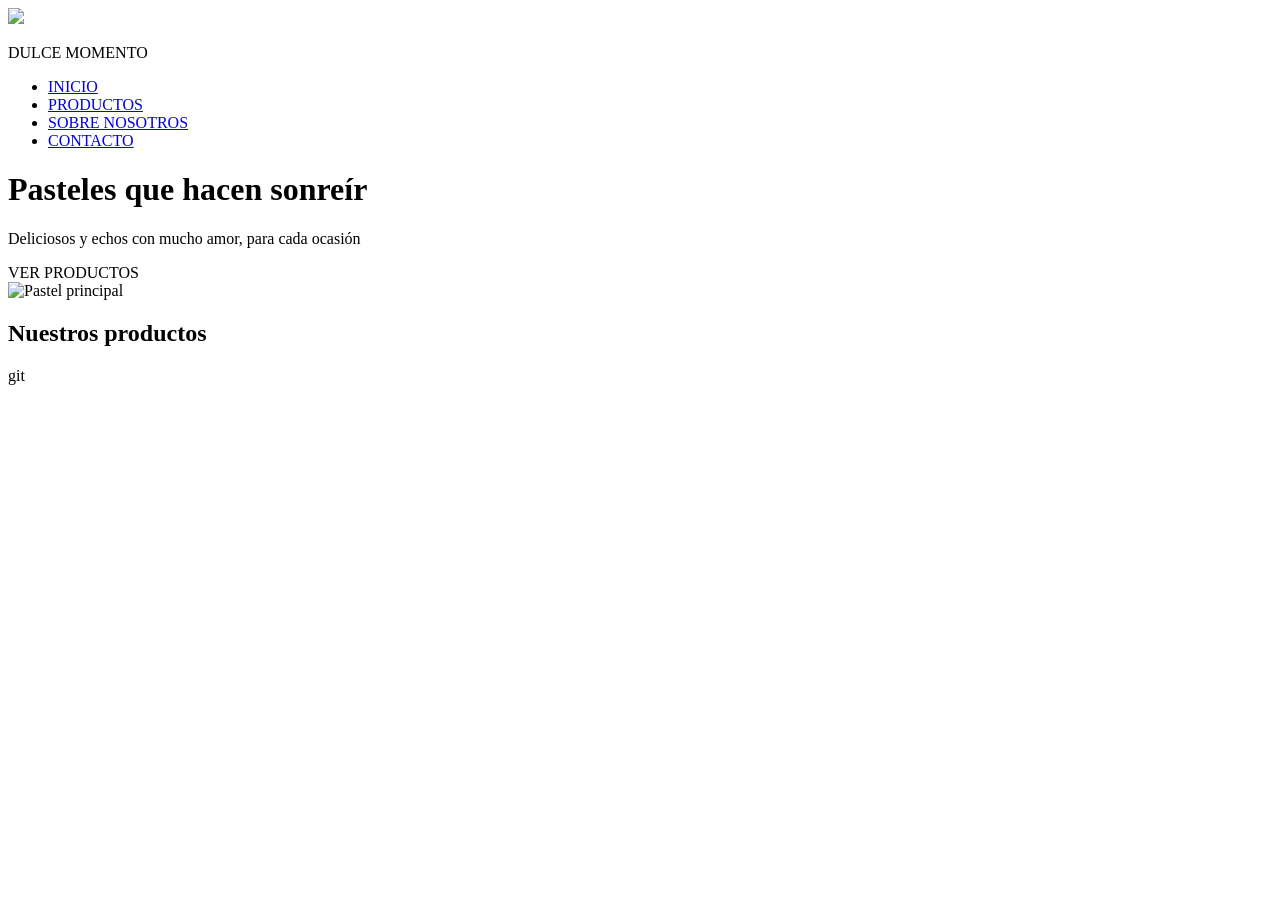
==== index.html @ ae1c81a8 "pagina de pasteles" ====
<!DOCTYPE html>
<html lang="es">
<head>
<meta charset="UTF-8">
<title>🎂 DULCE MOMENTO 🎂</title>
<link rel="stylesheet" href="css/estilos.css">
</head>
<body>

<header class="menu">
    <div class="logo-descripcion">
    <img class="logo-principal" src="img/logo.png">
    <p>DULCE MOMENTO </p>
    </div>
    <ul class="menu-principal">
    <li><a href="#">INICIO</a></li>
    <li><a href="#">PRODUCTOS</a></li>
    <li> <a href="#">SOBRE NOSOTROS  </a></li>
    <li><a href="#">CONTACTO </a></li>
    </ul>
</header>
<main class="contenido-principal">
    <div class="contenedor-imagen-principal">
        <div class="contenedor">
            <h1>Pasteles que hacen sonreír</h1>
            <p>Deliciosos y echos con mucho amor, para cada ocasión</p>
            <div class="botones">
                VER PRODUCTOS
            </div>
        </div>
        <div class="imagen-principal">
        <img src="img/pastel-principal.png" alt="Pastel principal">
        </div>
    </div>
    <section class="seccion-productos">
        <h1>Nuestros productos</h1>

    </section>
</main>



<script src="js/main.js"></script>
</body>
</html>git
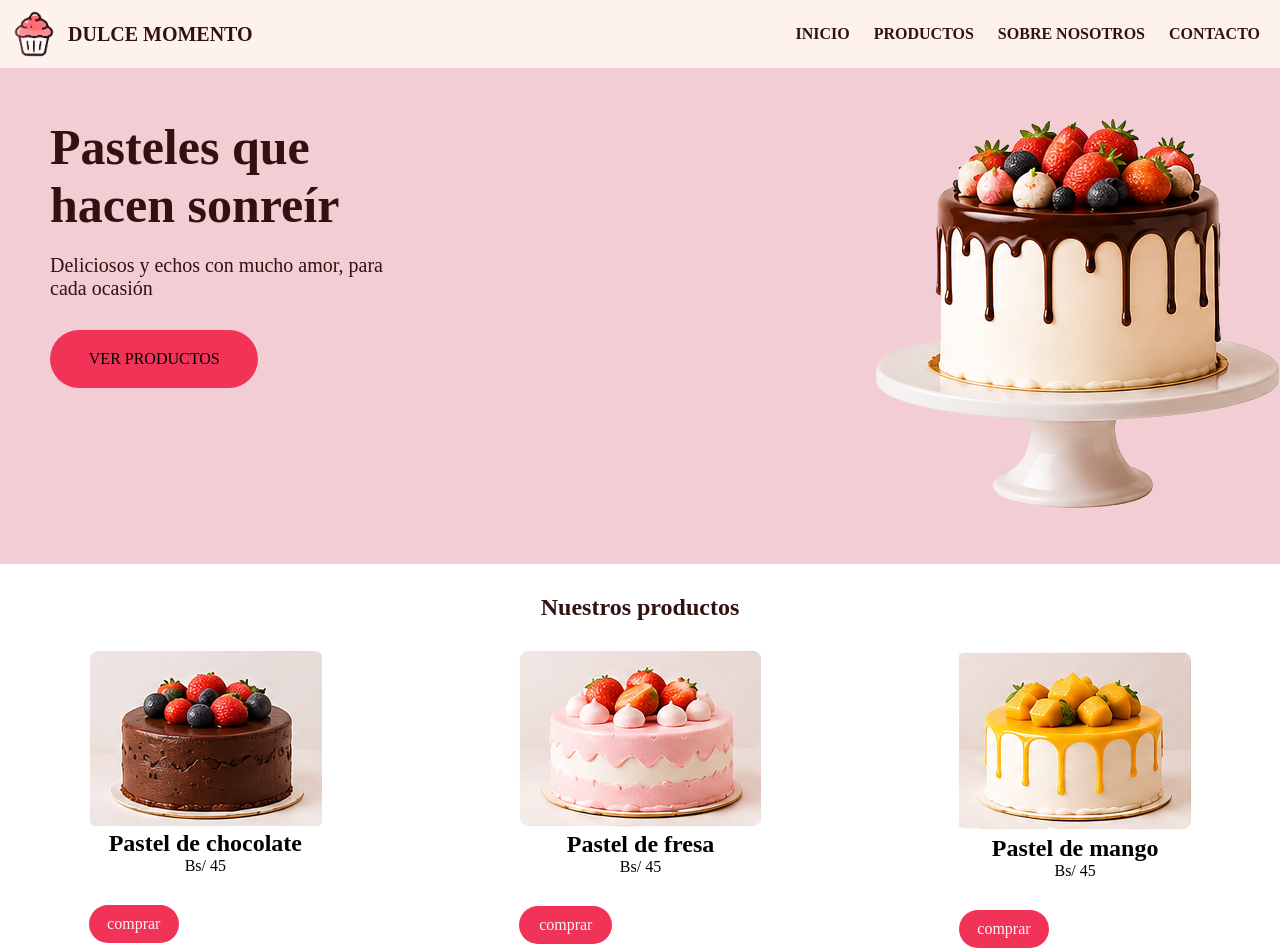
==== commit a43c1f26: "Pasteles" ====
--- a/index.html
+++ b/index.html
@@ -34,7 +34,32 @@
     </div>
     <section class="seccion-productos">
         <h1>Nuestros productos</h1>
-
+    <div class="contenedor-productos">
+        <div class="producto">
+            <img src="img/pastel-chocolate.png" alt="Pastel 1">
+            <h2>Pastel de chocolate</h2>
+            <p>Bs/ 45</p>
+            <div class="botones-secundarios">
+                comprar
+            </div>
+        </div>
+        <div class="producto">
+            <img src="img/pastel-fresa.png" alt="Pastel 1">
+            <h2>Pastel de fresa</h2>
+            <p>Bs/ 45</p>
+            <div class="botones-secundarios">
+                comprar
+            </div>
+        </div>
+        <div class="producto">
+            <img src="img/pastel-mango.png" alt="Pastel 1">
+            <h2>Pastel de mango</h2>
+            <p>Bs/ 45</p>
+            <div class="botones-secundarios">
+                comprar
+            </div>
+        </div>
+    </div>
     </section>
 </main>
 
@@ -42,4 +67,4 @@
 
 <script src="js/main.js"></script>
 </body>
-</html>git+</html>
--- a/css/estilos.css
+++ b/css/estilos.css
@@ -0,0 +1,103 @@
+*{
+margin:0;
+padding:0;
+}
+:root{
+    --color-primario:#F23358;
+    --color-secundario:#FEF2EF;
+    --color-terciario:#311211;
+}
+.menu{
+  display:flex;
+ background-color:#FEF2EF;
+ color:#311211;
+ font-weight:bold;
+ padding:10px;
+ justify-content:space-between;
+ align-items:center;
+    
+}
+.logo-descripcion{
+  display:flex;
+  align-items:center;
+  gap:10px;
+  font-size:20px;
+}
+.menu-principal{
+
+text-align:right;
+}
+.menu-principal li{
+display:inline;
+margin:10px;
+
+}
+.menu-principal li a{
+color:#311211;
+text-decoration:none;
+}
+.menu-principal li a:hover{
+color:#f8f3f4;
+padding:5px;
+background-color:#F23358;
+border-radius:5px;
+}
+.logo-principal{
+width:48px;
+height:48px;
+text-align:left;
+}
+
+.botones{
+ background-color:#F23358
+}
+.contenedor h1{
+    width:60%;
+    font-size:50px;
+    color:var(--color-terciario);
+}
+.contenedor p{
+    width:60%;
+    margin-top:20px;
+    font-size:20px;
+    color:var(--color-terciario);
+}
+.botones{
+    width:30%;
+    background-color:#F23358;
+    padding:20px;
+    border-radius:30px;
+    text-align:center;
+    margin-top:30px;
+}
+.contenedor-imagen-principal{
+    display:flex;
+    justify-content:space-between;
+    padding:50px 0 50px 50px;
+    background-color:#f3cdd4;
+}
+.seccion-productos h1{
+    color:var(--color-terciario);
+    text-align:center;
+    padding:30px 0 30px 0;
+}
+.contenedor-productos{
+    display:flex;
+    justify-content:space-around;
+    flex-wrap:wrap;
+    gap:20px;
+}
+.botones-secundarios{
+    width:30%;
+    color:#f8f3f4;
+    background-color:#F23358;
+    padding:10px;
+    border-radius:20px;
+    text-align:center;
+    margin-top:30px;
+}
+.producto{
+
+text-align:center;
+
+}
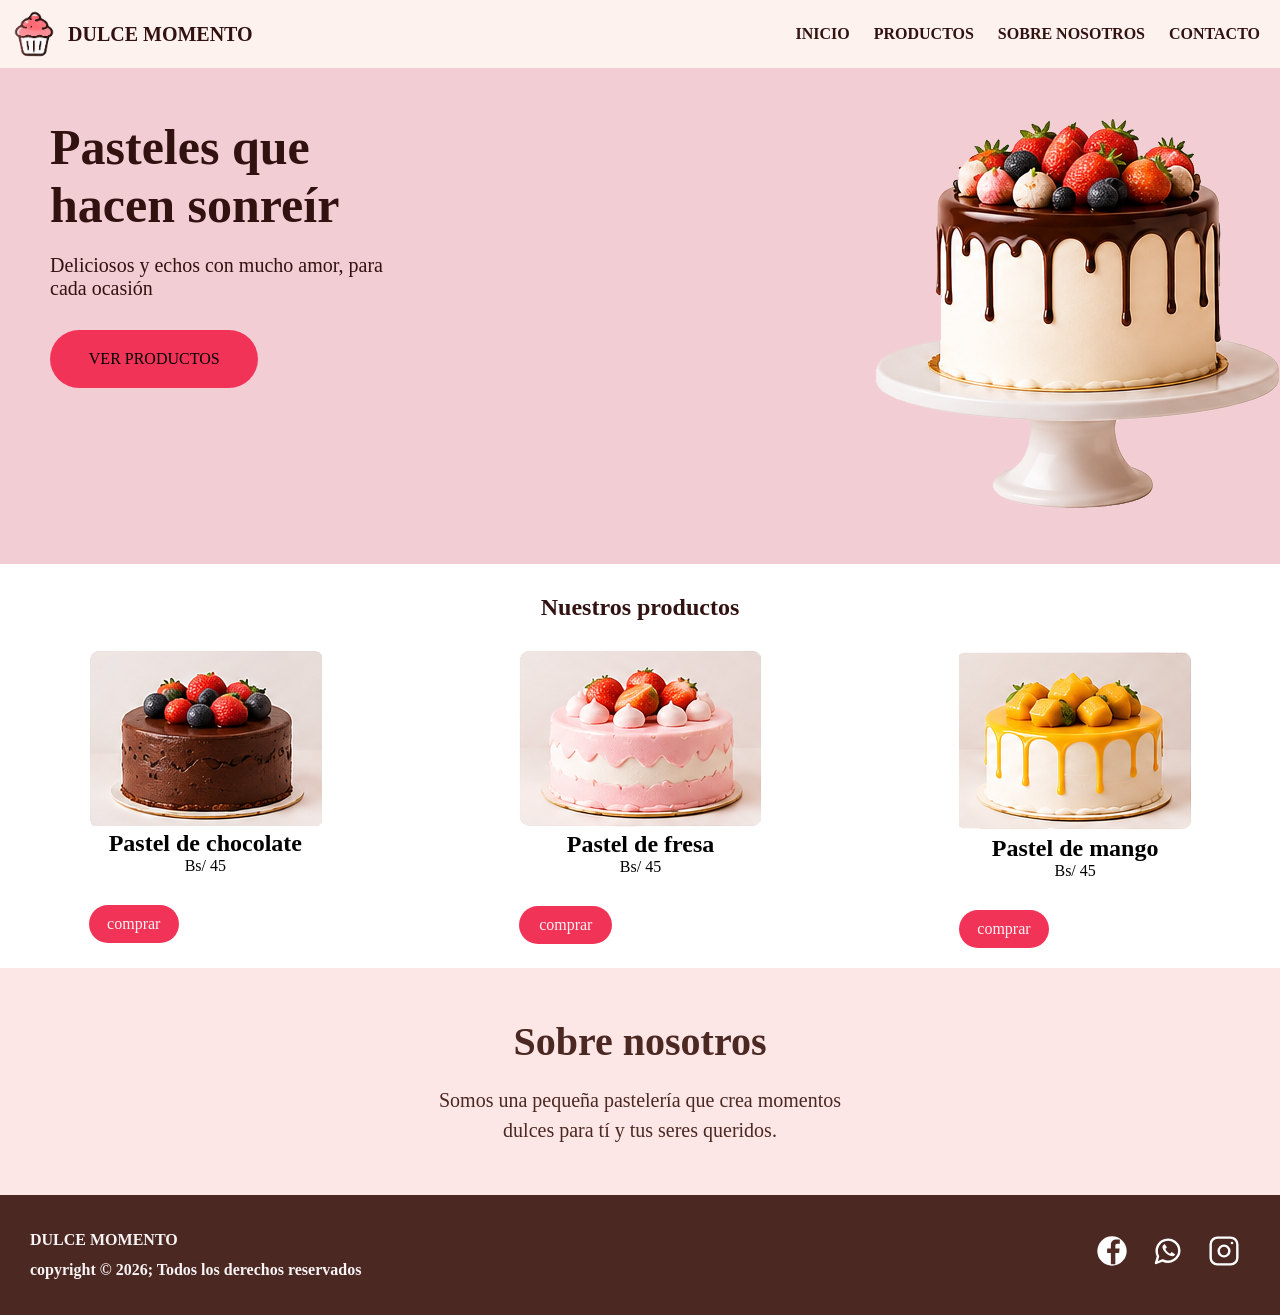
==== commit b70978bf: "proyecto nuevo" ====
--- a/index.html
+++ b/index.html
@@ -61,9 +61,93 @@
         </div>
     </div>
     </section>
+    <section class="seccion-sobre-nosotros">
+        <h1>Sobre nosotros</h1>
+        <p>Somos una pequeña pastelería que crea momentos dulces para tí y tus seres queridos.  </p>
+    </section>
 </main>
 
+<footer class="pie-pagina">
+    <div class="contenedor-pie-pagina">
+       
+            
+            <p>DULCE MOMENTO </p>
+            <p>copyright &copy 2026; Todos los derechos reservados</p>
+       
+       
+    </div>
+    <div class="footer-iconos">
+      
+<svg xmlns="http://www.w3.org/2000/svg"
+     width="32"
+     height="32"
+     viewBox="0 0 24 24">
+  <circle cx="12" cy="12" r="11" fill="white"/>
+  <path
+    d="M14.5 22V13.5H17.3L17.7 10.2H14.5V8.1
+       C14.5 7.15 14.76 6.5 16.13 6.5H17.85V3.55
+       C17.55 3.51 16.53 3.42 15.34 3.42
+       C12.85 3.42 11.15 4.94 11.15 7.73V10.2
+       H8.35V13.5H11.15V22Z"
+    fill="#512b25"/>
+</svg>
 
+
+<svg xmlns="http://www.w3.org/2000/svg"
+     width="32"
+     height="32"
+     viewBox="0 0 24 24"
+     fill="none"
+     stroke="white"
+     stroke-width="1.8"
+     stroke-linecap="round"
+     stroke-linejoin="round">
+
+  <path d="M20.5 11.5
+           A8.5 8.5 0 0 1 8 19
+           L3 21
+           L4.5 16
+           A8.5 8.5 0 1 1 20.5 11.5Z"/>
+
+  <path d="M8.2 7.8
+           C7.5 8.5 7.8 10.2 9.2 12.2
+           C10.8 14.4 13 15.8 15.2 16
+           C16.2 16.1 17 15.4 17.3 14.5
+           L14.8 12.8
+           L13.5 14
+           C11.8 13.2 10.8 12.2 10 10.5
+           L11.2 9.2
+           L9.5 6.8Z"
+        fill="white"
+        stroke="none"/>
+
+</svg>
+
+
+<svg xmlns="http://www.w3.org/2000/svg"
+     width="32"
+     height="32"
+     viewBox="0 0 24 24"
+     fill="none"
+     stroke="white"
+     stroke-width="1.8"
+     stroke-linecap="round"
+     stroke-linejoin="round">
+
+  <rect x="2" y="2"
+        width="20" height="20"
+        rx="5" ry="5"/>
+
+  <circle cx="12" cy="12" r="4"/>
+
+  <circle cx="18" cy="6"
+          r="1"
+          fill="white"
+          stroke="none"/>
+
+</svg>
+    </div>
+</footer>
 
 <script src="js/main.js"></script>
 </body>
--- a/css/estilos.css
+++ b/css/estilos.css
@@ -100,4 +100,41 @@
 
 text-align:center;
 
+}
+.seccion-sobre-nosotros{
+    margin-top:20px;
+    background-color:#FCE6E6;
+    padding:50px 0 50px 0;
+    text-align:center;
+}
+.seccion-sobre-nosotros h1{
+    color:#4B2822;
+    font-size:40px;
+}
+.seccion-sobre-nosotros p{
+    color:#4B2822;
+    width:35%;
+    margin:auto;
+    font-size:20px;
+    margin-top:20px;
+    line-height:30px;
+}
+.pie-pagina{
+    display: flex;
+    gap:10px;
+    justify-content:space-between;
+    background-color:#4B2822;
+    color:#f8f3f4;
+    padding:30px;
+    
+}
+.contenedor-pie-pagina{
+    text-align:left;
+    line-height:30px;
+    font-weight: bold;;
+   
+}
+.footer-iconos svg{
+    padding:10px;
+    
 }
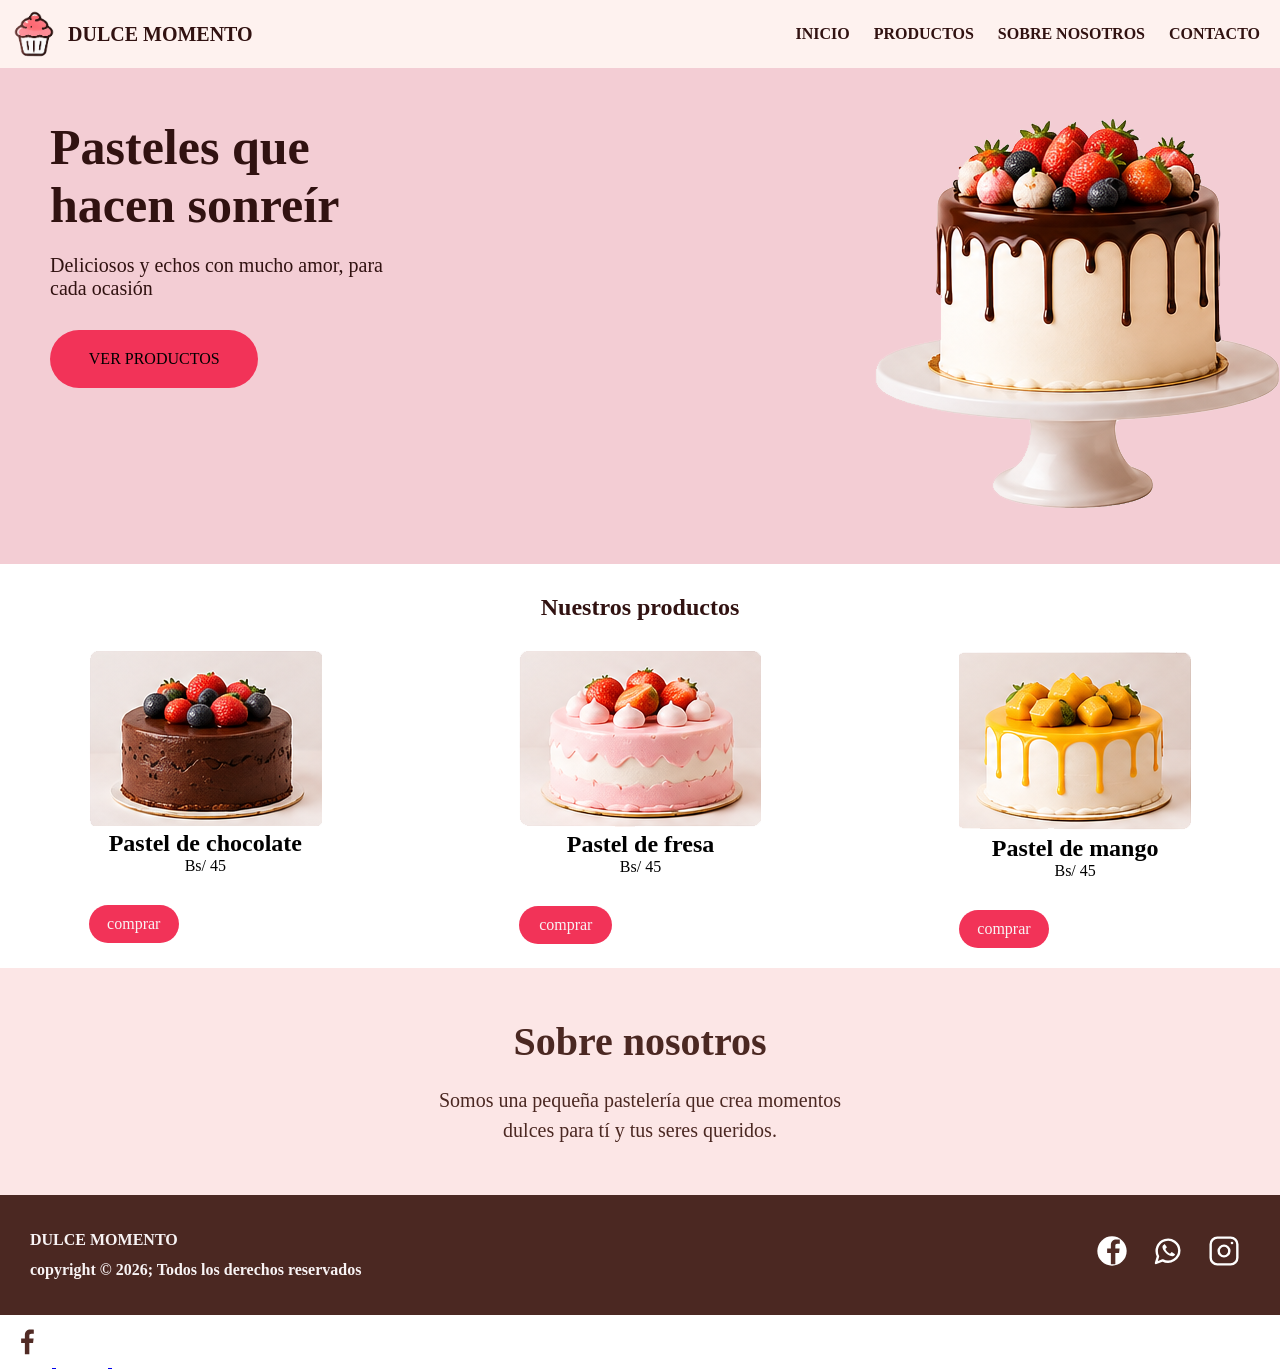
==== commit cca2263f: "Nuevas paginas de redes sociles" ====
--- a/index.html
+++ b/index.html
@@ -14,8 +14,8 @@
     </div>
     <ul class="menu-principal">
     <li><a href="#">INICIO</a></li>
-    <li><a href="#">PRODUCTOS</a></li>
-    <li> <a href="#">SOBRE NOSOTROS  </a></li>
+    <li><a href="#productos">PRODUCTOS</a></li>
+    <li> <a href="#sobre-nosotros">SOBRE NOSOTROS  </a></li>
     <li><a href="#">CONTACTO </a></li>
     </ul>
 </header>
@@ -32,7 +32,7 @@
         <img src="img/pastel-principal.png" alt="Pastel principal">
         </div>
     </div>
-    <section class="seccion-productos">
+    <section class="seccion-productos" id="productos">
         <h1>Nuestros productos</h1>
     <div class="contenedor-productos">
         <div class="producto">
@@ -61,13 +61,13 @@
         </div>
     </div>
     </section>
-    <section class="seccion-sobre-nosotros">
+    <section class="seccion-sobre-nosotros" id="sobre-nosotros">
         <h1>Sobre nosotros</h1>
         <p>Somos una pequeña pastelería que crea momentos dulces para tí y tus seres queridos.  </p>
     </section>
 </main>
 
-<footer class="pie-pagina">
+<footer class="pie-pagina" >
     <div class="contenedor-pie-pagina">
        
             
@@ -151,4 +151,72 @@
 
 <script src="js/main.js"></script>
 </body>
-</html>+</html>
+<div class="footer-iconos"></div>
+
+<div class="footer-iconos">
+
+<!-- FACEBOOK -->
+<a href="https://www.facebook.com/" target="_blank">
+<svg xmlns="http://www.w3.org/2000/svg"
+     width="32" height="32" viewBox="0 0 24 24">
+  <circle cx="12" cy="12" r="11" fill="white"/>
+  <path
+    d="M14.5 22V13.5H17.3L17.7 10.2H14.5V8.1
+       C14.5 7.15 14.76 6.5 16.13 6.5H17.85V3.55
+       C17.55 3.51 16.53 3.42 15.34 3.42
+       C12.85 3.42 11.15 4.94 11.15 7.73V10.2
+       H8.35V13.5H11.15V22Z"
+    fill="#512b25"/>
+</svg>
+</a>
+
+<!-- WHATSAPP -->
+<a href="https://www.whatsapp.com/" target="_blank">
+<svg xmlns="http://www.w3.org/2000/svg"
+     width="32" height="32" viewBox="0 0 24 24"
+     fill="none" stroke="white"
+     stroke-width="1.8"
+     stroke-linecap="round"
+     stroke-linejoin="round">
+
+  <path d="M20.5 11.5
+           A8.5 8.5 0 0 1 8 19
+           L3 21
+           L4.5 16
+           A8.5 8.5 0 1 1 20.5 11.5Z"/>
+
+  <path d="M8.2 7.8
+           C7.5 8.5 7.8 10.2 9.2 12.2
+           C10.8 14.4 13 15.8 15.2 16
+           C16.2 16.1 17 15.4 17.3 14.5
+           L14.8 12.8
+           L13.5 14
+           C11.8 13.2 10.8 12.2 10 10.5
+           L11.2 9.2
+           L9.5 6.8Z"
+        fill="white" stroke="none"/>
+</svg>
+</a>
+
+<!-- INSTAGRAM -->
+<a href="https://www.instagram.com/" target="_blank">
+<svg xmlns="http://www.w3.org/2000/svg"
+     width="32" height="32" viewBox="0 0 24 24"
+     fill="none" stroke="white"
+     stroke-width="1.8"
+     stroke-linecap="round"
+     stroke-linejoin="round">
+
+  <rect x="2" y="2"
+        width="20" height="20"
+        rx="5" ry="5"/>
+
+  <circle cx="12" cy="12" r="4"/>
+
+  <circle cx="18" cy="6"
+          r="1" fill="white" stroke="none"/>
+</svg>
+</a>
+
+</div>
--- a/css/estilos.css
+++ b/css/estilos.css
@@ -128,6 +128,10 @@
     padding:30px;
     
 }
+footer{
+
+}
+
 .contenedor-pie-pagina{
     text-align:left;
     line-height:30px;
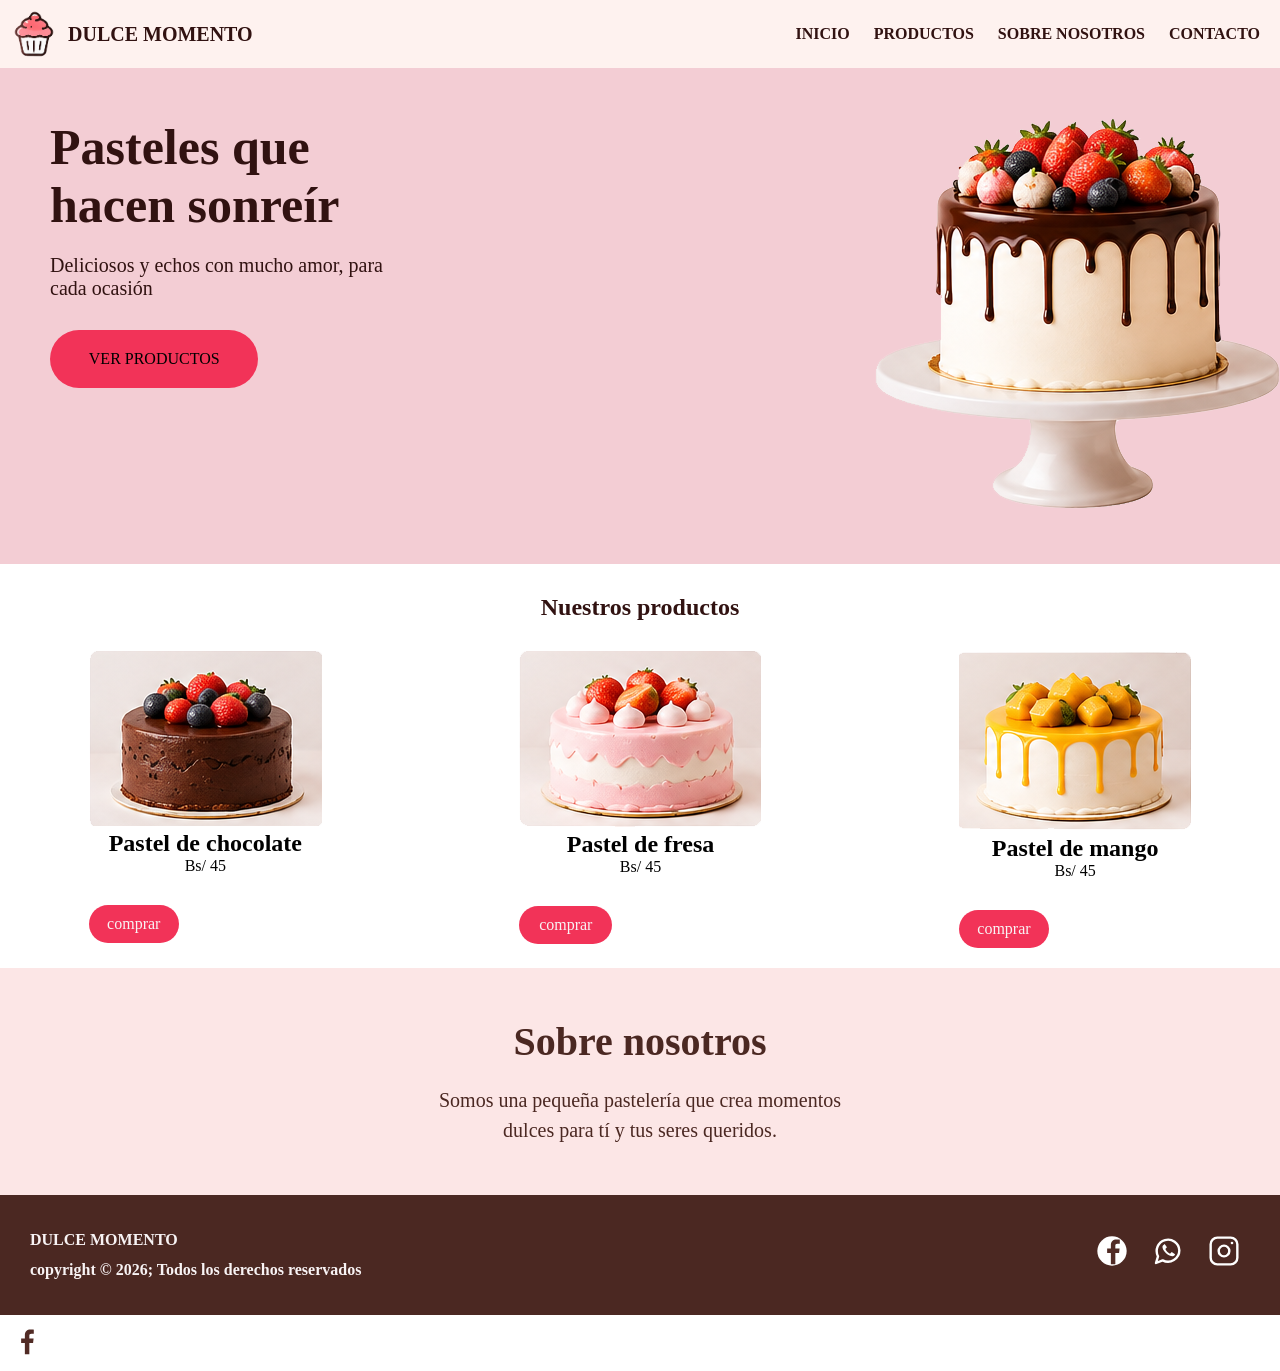
==== commit d0dc8afe: "añadi un codigo nuevo" ====
--- a/index.html
+++ b/index.html
@@ -152,71 +152,79 @@
 <script src="js/main.js"></script>
 </body>
 </html>
-<div class="footer-iconos"></div>
 
 <div class="footer-iconos">
 
-<!-- FACEBOOK -->
-<a href="https://www.facebook.com/" target="_blank">
-<svg xmlns="http://www.w3.org/2000/svg"
-     width="32" height="32" viewBox="0 0 24 24">
-  <circle cx="12" cy="12" r="11" fill="white"/>
-  <path
-    d="M14.5 22V13.5H17.3L17.7 10.2H14.5V8.1
-       C14.5 7.15 14.76 6.5 16.13 6.5H17.85V3.55
-       C17.55 3.51 16.53 3.42 15.34 3.42
-       C12.85 3.42 11.15 4.94 11.15 7.73V10.2
-       H8.35V13.5H11.15V22Z"
-    fill="#512b25"/>
-</svg>
-</a>
-
-<!-- WHATSAPP -->
-<a href="https://www.whatsapp.com/" target="_blank">
-<svg xmlns="http://www.w3.org/2000/svg"
-     width="32" height="32" viewBox="0 0 24 24"
-     fill="none" stroke="white"
-     stroke-width="1.8"
-     stroke-linecap="round"
-     stroke-linejoin="round">
-
-  <path d="M20.5 11.5
-           A8.5 8.5 0 0 1 8 19
-           L3 21
-           L4.5 16
-           A8.5 8.5 0 1 1 20.5 11.5Z"/>
-
-  <path d="M8.2 7.8
-           C7.5 8.5 7.8 10.2 9.2 12.2
-           C10.8 14.4 13 15.8 15.2 16
-           C16.2 16.1 17 15.4 17.3 14.5
-           L14.8 12.8
-           L13.5 14
-           C11.8 13.2 10.8 12.2 10 10.5
-           L11.2 9.2
-           L9.5 6.8Z"
-        fill="white" stroke="none"/>
-</svg>
-</a>
-
-<!-- INSTAGRAM -->
-<a href="https://www.instagram.com/" target="_blank">
-<svg xmlns="http://www.w3.org/2000/svg"
-     width="32" height="32" viewBox="0 0 24 24"
-     fill="none" stroke="white"
-     stroke-width="1.8"
-     stroke-linecap="round"
-     stroke-linejoin="round">
-
-  <rect x="2" y="2"
-        width="20" height="20"
-        rx="5" ry="5"/>
-
-  <circle cx="12" cy="12" r="4"/>
-
-  <circle cx="18" cy="6"
-          r="1" fill="white" stroke="none"/>
-</svg>
-</a>
+    <!-- FACEBOOK -->
+    <a href="https://www.facebook.com/"
+       target="_blank"
+       rel="noopener noreferrer">
+
+        <svg xmlns="http://www.w3.org/2000/svg"
+             width="32"
+             height="32"
+             viewBox="0 0 24 24">
+            <circle cx="12" cy="12" r="11" fill="white"/>
+            <path
+                d="M14.5 22V13.5H17.3L17.7 10.2H14.5V8.1
+                   C14.5 7.15 14.76 6.5 16.13 6.5H17.85V3.55
+                   C17.55 3.51 16.53 3.42 15.34 3.42
+                   C12.85 3.42 11.15 4.94 11.15 7.73V10.2
+                   H8.35V13.5H11.15V22Z"
+                fill="#512b25"/>
+        </svg>
+    </a>
+
+    <!-- WHATSAPP -->
+    <a href="https://wa.me/59157753593"
+       target="_blank"
+       rel="noopener noreferrer">
+
+        <svg xmlns="http://www.w3.org/2000/svg"
+             width="32"
+             height="32"
+             viewBox="0 0 24 24"
+             fill="none"
+             stroke="white"
+             stroke-width="1.8"
+             stroke-linecap="round"
+             stroke-linejoin="round">
+
+            <path d="M20.5 11.5 A8.5 8.5 0 0 1 8 19
+                     L3 21 L4.5 16
+                     A8.5 8.5 0 1 1 20.5 11.5Z"/>
+
+            <path d="M8.2 7.8 C7.5 8.5 7.8 10.2 9.2 12.2
+                     C10.8 14.4 13 15.8 15.2 16
+                     C16.2 16.1 17 15.4 17.3 14.5
+                     L14.8 12.8 L13.5 14
+                     C11.8 13.2 10.8 12.2 10 10.5
+                     L11.2 9.2 L9.5 6.8Z"
+                  fill="white" stroke="none"/>
+        </svg>
+    </a>
+
+    <!-- INSTAGRAM -->
+    <a href="https://www.instagram.com/"
+       target="_blank"
+       rel="noopener noreferrer">
+
+        <svg xmlns="http://www.w3.org/2000/svg"
+             width="32"
+             height="32"
+             viewBox="0 0 24 24"
+             fill="none"
+             stroke="white"
+             stroke-width="1.8"
+             stroke-linecap="round"
+             stroke-linejoin="round">
+
+            <rect x="2" y="2" width="20" height="20"
+                  rx="5" ry="5"/>
+            <circle cx="12" cy="12" r="4"/>
+            <circle cx="18" cy="6" r="1"
+                    fill="white" stroke="none"/>
+        </svg>
+    </a>
 
 </div>
--- a/css/estilos.css
+++ b/css/estilos.css
@@ -141,4 +141,13 @@
 .footer-iconos svg{
     padding:10px;
     
+}
+.footer-iconos a {
+    display: inline-block;
+    cursor: pointer;
+    text-decoration: none;
+}
+
+.footer-iconos a svg {
+    display: block;
 }
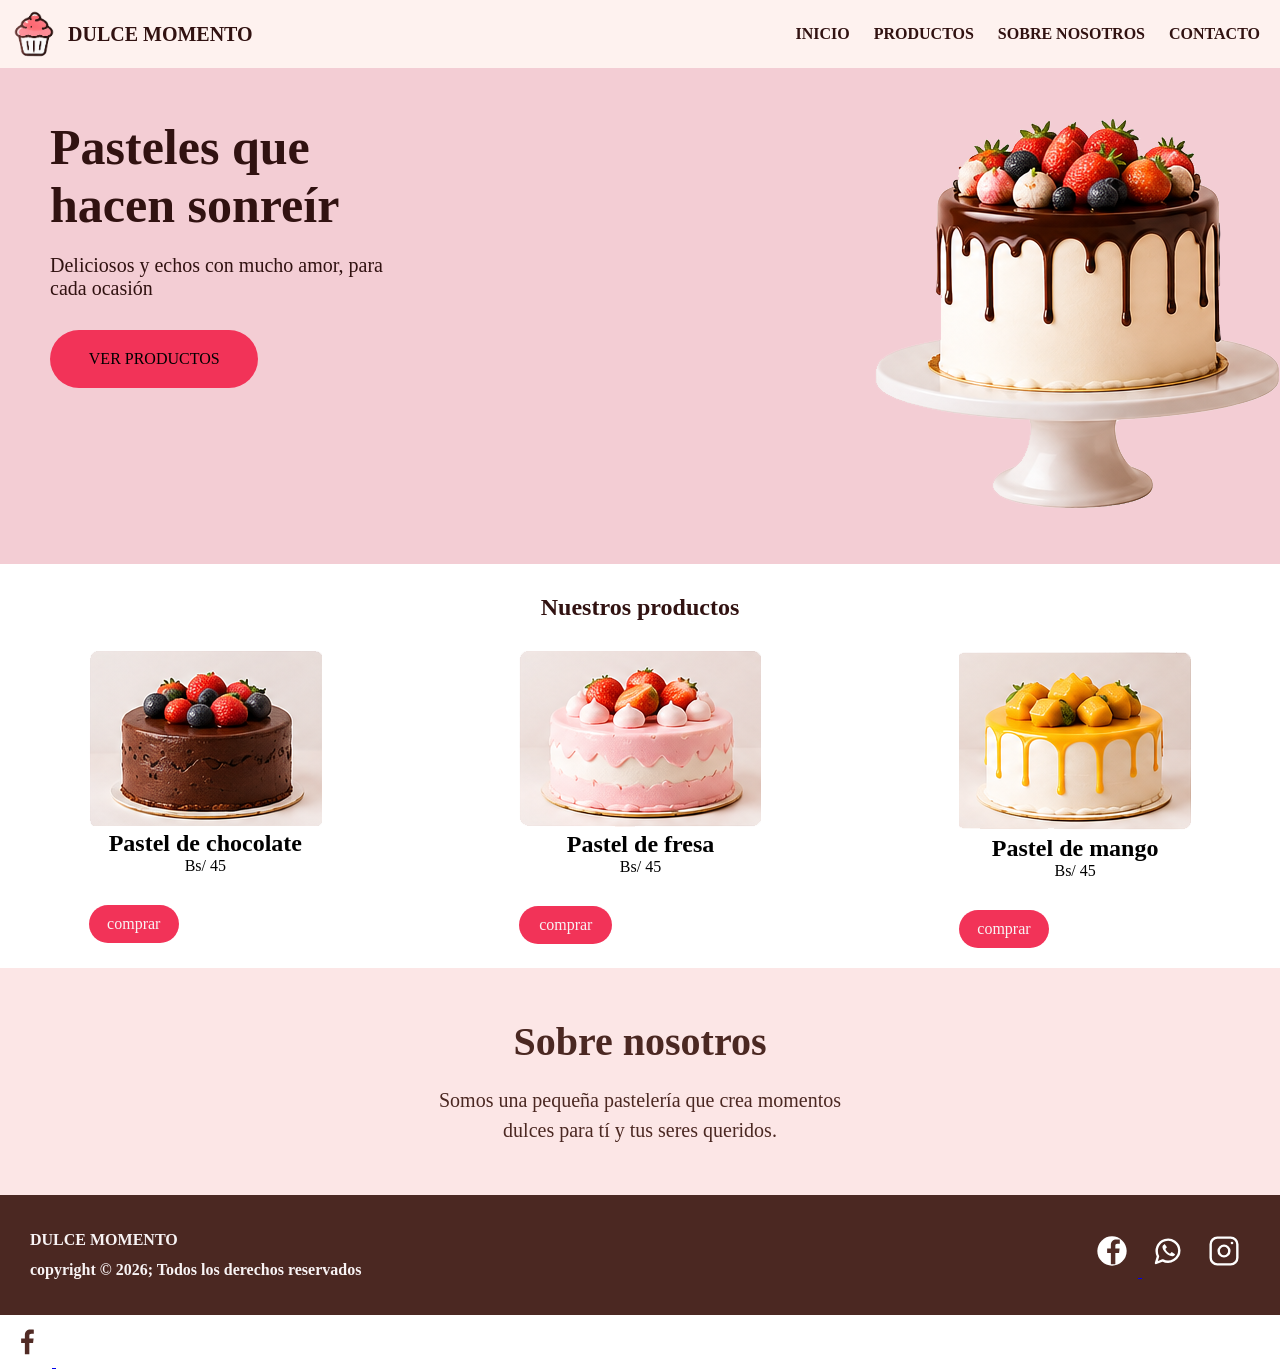
==== commit ef7f38be: "actualizacion de redes sociales" ====
--- a/index.html
+++ b/index.html
@@ -77,8 +77,7 @@
        
     </div>
     <div class="footer-iconos">
-      
-<svg xmlns="http://www.w3.org/2000/svg"
+      <a href="https://www.facebook.com/wilnermena" target="_blank" > <svg xmlns="http://www.w3.org/2000/svg"
      width="32"
      height="32"
      viewBox="0 0 24 24">
@@ -90,10 +89,11 @@
        C12.85 3.42 11.15 4.94 11.15 7.73V10.2
        H8.35V13.5H11.15V22Z"
     fill="#512b25"/>
-</svg>
-
-
-<svg xmlns="http://www.w3.org/2000/svg"
+</svg>   </a>
+
+
+<a href="https://wa.me/59172265286?text=Hola,+%C2%BFc%C3%B3mo+est%C3%A1s?+Me+gustar%C3%ADa+obtener+m%C3%A1s+informaci%C3%B3n.&utm_source=chatgpt.com" target="_blank">
+    <svg xmlns="http://www.w3.org/2000/svg"
      width="32"
      height="32"
      viewBox="0 0 24 24"
@@ -121,10 +121,9 @@
         fill="white"
         stroke="none"/>
 
-</svg>
-
-
-<svg xmlns="http://www.w3.org/2000/svg"
+</svg></a>
+
+<a href="http://www.instagram.com" target="_blank"><svg xmlns="http://www.w3.org/2000/svg"
      width="32"
      height="32"
      viewBox="0 0 24 24"
@@ -145,86 +144,84 @@
           fill="white"
           stroke="none"/>
 
-</svg>
+</svg></a>
+
+
     </div>
 </footer>
 
 <script src="js/main.js"></script>
 </body>
 </html>
-
 <div class="footer-iconos">
-
-    <!-- FACEBOOK -->
-    <a href="https://www.facebook.com/"
-       target="_blank"
-       rel="noopener noreferrer">
-
-        <svg xmlns="http://www.w3.org/2000/svg"
-             width="32"
-             height="32"
-             viewBox="0 0 24 24">
-            <circle cx="12" cy="12" r="11" fill="white"/>
-            <path
-                d="M14.5 22V13.5H17.3L17.7 10.2H14.5V8.1
-                   C14.5 7.15 14.76 6.5 16.13 6.5H17.85V3.55
-                   C17.55 3.51 16.53 3.42 15.34 3.42
-                   C12.85 3.42 11.15 4.94 11.15 7.73V10.2
-                   H8.35V13.5H11.15V22Z"
-                fill="#512b25"/>
-        </svg>
-    </a>
-
-    <!-- WHATSAPP -->
-    <a href="https://wa.me/59157753593"
-       target="_blank"
-       rel="noopener noreferrer">
-
-        <svg xmlns="http://www.w3.org/2000/svg"
-             width="32"
-             height="32"
-             viewBox="0 0 24 24"
-             fill="none"
-             stroke="white"
-             stroke-width="1.8"
-             stroke-linecap="round"
-             stroke-linejoin="round">
-
-            <path d="M20.5 11.5 A8.5 8.5 0 0 1 8 19
-                     L3 21 L4.5 16
-                     A8.5 8.5 0 1 1 20.5 11.5Z"/>
-
-            <path d="M8.2 7.8 C7.5 8.5 7.8 10.2 9.2 12.2
-                     C10.8 14.4 13 15.8 15.2 16
-                     C16.2 16.1 17 15.4 17.3 14.5
-                     L14.8 12.8 L13.5 14
-                     C11.8 13.2 10.8 12.2 10 10.5
-                     L11.2 9.2 L9.5 6.8Z"
-                  fill="white" stroke="none"/>
-        </svg>
-    </a>
-
-    <!-- INSTAGRAM -->
-    <a href="https://www.instagram.com/"
-       target="_blank"
-       rel="noopener noreferrer">
-
-        <svg xmlns="http://www.w3.org/2000/svg"
-             width="32"
-             height="32"
-             viewBox="0 0 24 24"
-             fill="none"
-             stroke="white"
-             stroke-width="1.8"
-             stroke-linecap="round"
-             stroke-linejoin="round">
-
-            <rect x="2" y="2" width="20" height="20"
-                  rx="5" ry="5"/>
-            <circle cx="12" cy="12" r="4"/>
-            <circle cx="18" cy="6" r="1"
-                    fill="white" stroke="none"/>
-        </svg>
-    </a>
-
-</div>
+      <a href="https://www.facebook.com/" target="_blank" > <svg xmlns="http://www.w3.org/2000/svg"
+     width="32"
+     height="32"
+     viewBox="0 0 24 24">
+  <circle cx="12" cy="12" r="11" fill="white"/>
+  <path
+    d="M14.5 22V13.5H17.3L17.7 10.2H14.5V8.1
+       C14.5 7.15 14.76 6.5 16.13 6.5H17.85V3.55
+       C17.55 3.51 16.53 3.42 15.34 3.42
+       C12.85 3.42 11.15 4.94 11.15 7.73V10.2
+       H8.35V13.5H11.15V22Z"
+    fill="#512b25"/>
+</svg>   </a>
+
+
+<a href="https://web.whatsapp.com" target="_blank">
+    <svg xmlns="http://www.w3.org/2000/svg"
+     width="32"
+     height="32"
+     viewBox="0 0 24 24"
+     fill="none"
+     stroke="white"
+     stroke-width="1.8"
+     stroke-linecap="round"
+     stroke-linejoin="round">
+
+  <path d="M20.5 11.5
+           A8.5 8.5 0 0 1 8 19
+           L3 21
+           L4.5 16
+           A8.5 8.5 0 1 1 20.5 11.5Z"/>
+
+  <path d="M8.2 7.8
+           C7.5 8.5 7.8 10.2 9.2 12.2
+           C10.8 14.4 13 15.8 15.2 16
+           C16.2 16.1 17 15.4 17.3 14.5
+           L14.8 12.8
+           L13.5 14
+           C11.8 13.2 10.8 12.2 10 10.5
+           L11.2 9.2
+           L9.5 6.8Z"
+        fill="white"
+        stroke="none"/>
+
+</svg></a>
+
+<a href="https://www.instagram.com/" target="_blank"><svg xmlns="http://www.w3.org/2000/svg"
+     width="32"
+     height="32"
+     viewBox="0 0 24 24"
+     fill="none"
+     stroke="white"
+     stroke-width="1.8"
+     stroke-linecap="round"
+     stroke-linejoin="round">
+
+  <rect x="2" y="2"
+        width="20" height="20"
+        rx="5" ry="5"/>
+
+  <circle cx="12" cy="12" r="4"/>
+
+  <circle cx="18" cy="6"
+          r="1"
+          fill="white"
+          stroke="none"/>
+
+</svg></a>
+
+
+    </div>
--- a/css/estilos.css
+++ b/css/estilos.css
@@ -141,13 +141,4 @@
 .footer-iconos svg{
     padding:10px;
     
-}
-.footer-iconos a {
-    display: inline-block;
-    cursor: pointer;
-    text-decoration: none;
-}
-
-.footer-iconos a svg {
-    display: block;
 }
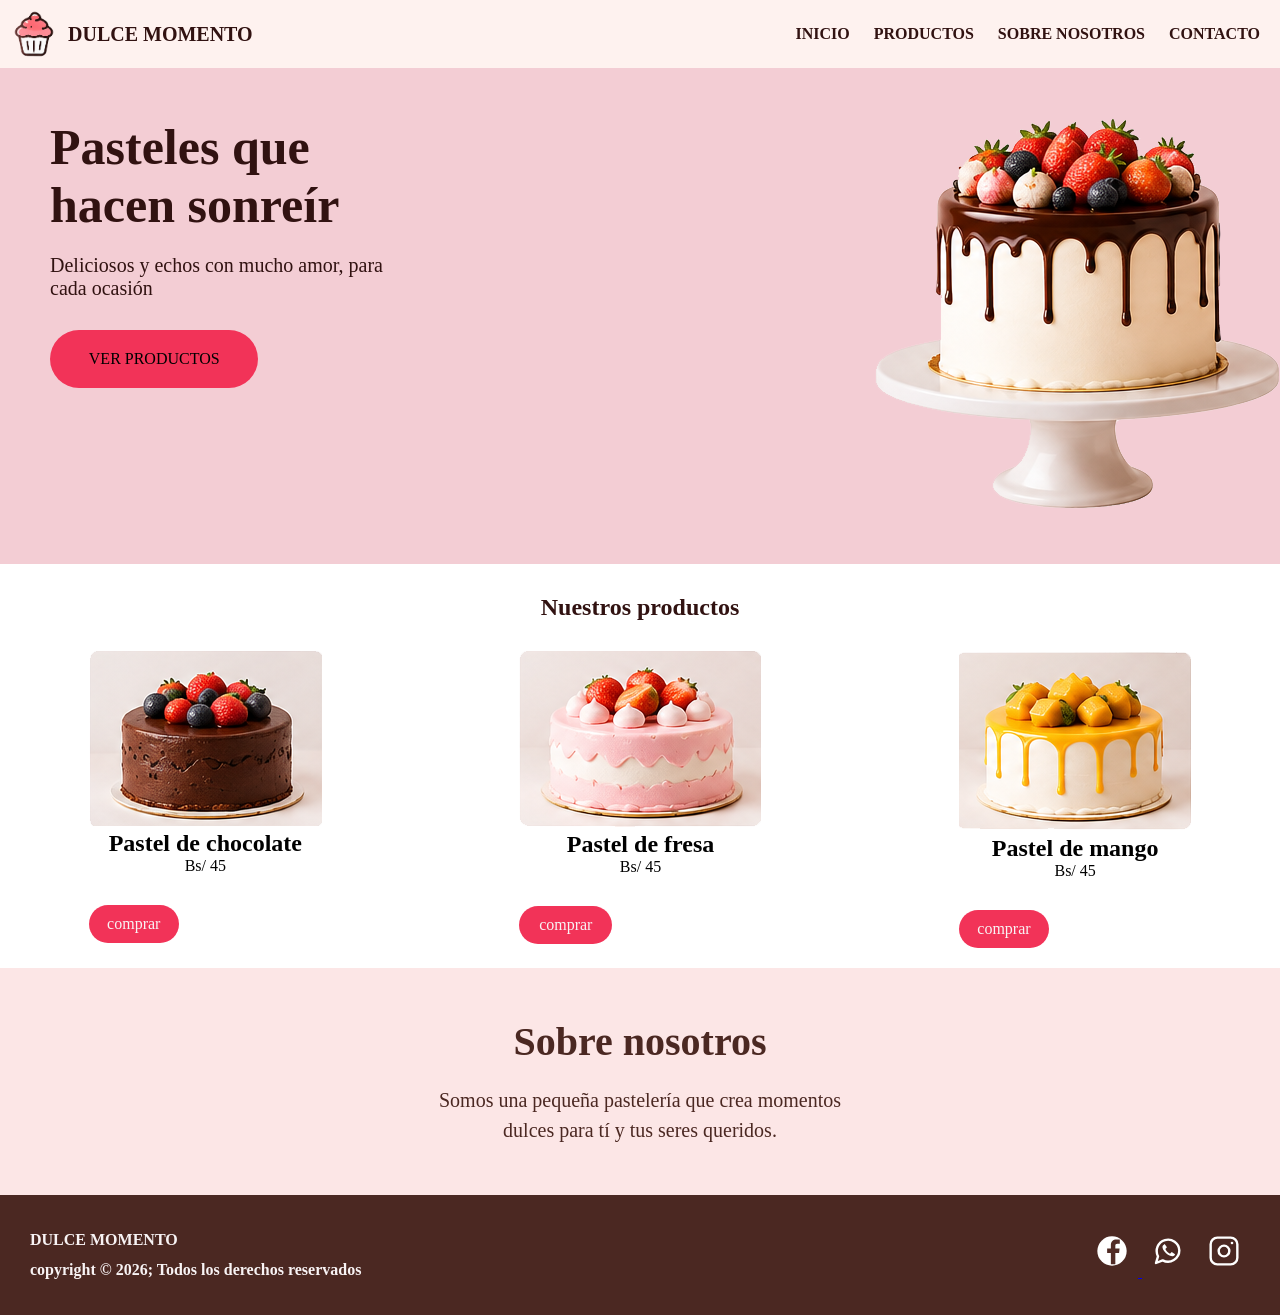
==== commit d0df34db: "FINALIZAR" ====
--- a/index.html
+++ b/index.html
@@ -16,7 +16,7 @@
     <li><a href="#">INICIO</a></li>
     <li><a href="#productos">PRODUCTOS</a></li>
     <li> <a href="#sobre-nosotros">SOBRE NOSOTROS  </a></li>
-    <li><a href="#">CONTACTO </a></li>
+    <li><a href="page/contactame.html">CONTACTO </a></li>
     </ul>
 </header>
 <main class="contenido-principal">
@@ -152,76 +152,4 @@
 
 <script src="js/main.js"></script>
 </body>
-</html>
-<div class="footer-iconos">
-      <a href="https://www.facebook.com/" target="_blank" > <svg xmlns="http://www.w3.org/2000/svg"
-     width="32"
-     height="32"
-     viewBox="0 0 24 24">
-  <circle cx="12" cy="12" r="11" fill="white"/>
-  <path
-    d="M14.5 22V13.5H17.3L17.7 10.2H14.5V8.1
-       C14.5 7.15 14.76 6.5 16.13 6.5H17.85V3.55
-       C17.55 3.51 16.53 3.42 15.34 3.42
-       C12.85 3.42 11.15 4.94 11.15 7.73V10.2
-       H8.35V13.5H11.15V22Z"
-    fill="#512b25"/>
-</svg>   </a>
-
-
-<a href="https://web.whatsapp.com" target="_blank">
-    <svg xmlns="http://www.w3.org/2000/svg"
-     width="32"
-     height="32"
-     viewBox="0 0 24 24"
-     fill="none"
-     stroke="white"
-     stroke-width="1.8"
-     stroke-linecap="round"
-     stroke-linejoin="round">
-
-  <path d="M20.5 11.5
-           A8.5 8.5 0 0 1 8 19
-           L3 21
-           L4.5 16
-           A8.5 8.5 0 1 1 20.5 11.5Z"/>
-
-  <path d="M8.2 7.8
-           C7.5 8.5 7.8 10.2 9.2 12.2
-           C10.8 14.4 13 15.8 15.2 16
-           C16.2 16.1 17 15.4 17.3 14.5
-           L14.8 12.8
-           L13.5 14
-           C11.8 13.2 10.8 12.2 10 10.5
-           L11.2 9.2
-           L9.5 6.8Z"
-        fill="white"
-        stroke="none"/>
-
-</svg></a>
-
-<a href="https://www.instagram.com/" target="_blank"><svg xmlns="http://www.w3.org/2000/svg"
-     width="32"
-     height="32"
-     viewBox="0 0 24 24"
-     fill="none"
-     stroke="white"
-     stroke-width="1.8"
-     stroke-linecap="round"
-     stroke-linejoin="round">
-
-  <rect x="2" y="2"
-        width="20" height="20"
-        rx="5" ry="5"/>
-
-  <circle cx="12" cy="12" r="4"/>
-
-  <circle cx="18" cy="6"
-          r="1"
-          fill="white"
-          stroke="none"/>
-
-</svg></a>
-
-
-    </div>+</html>
